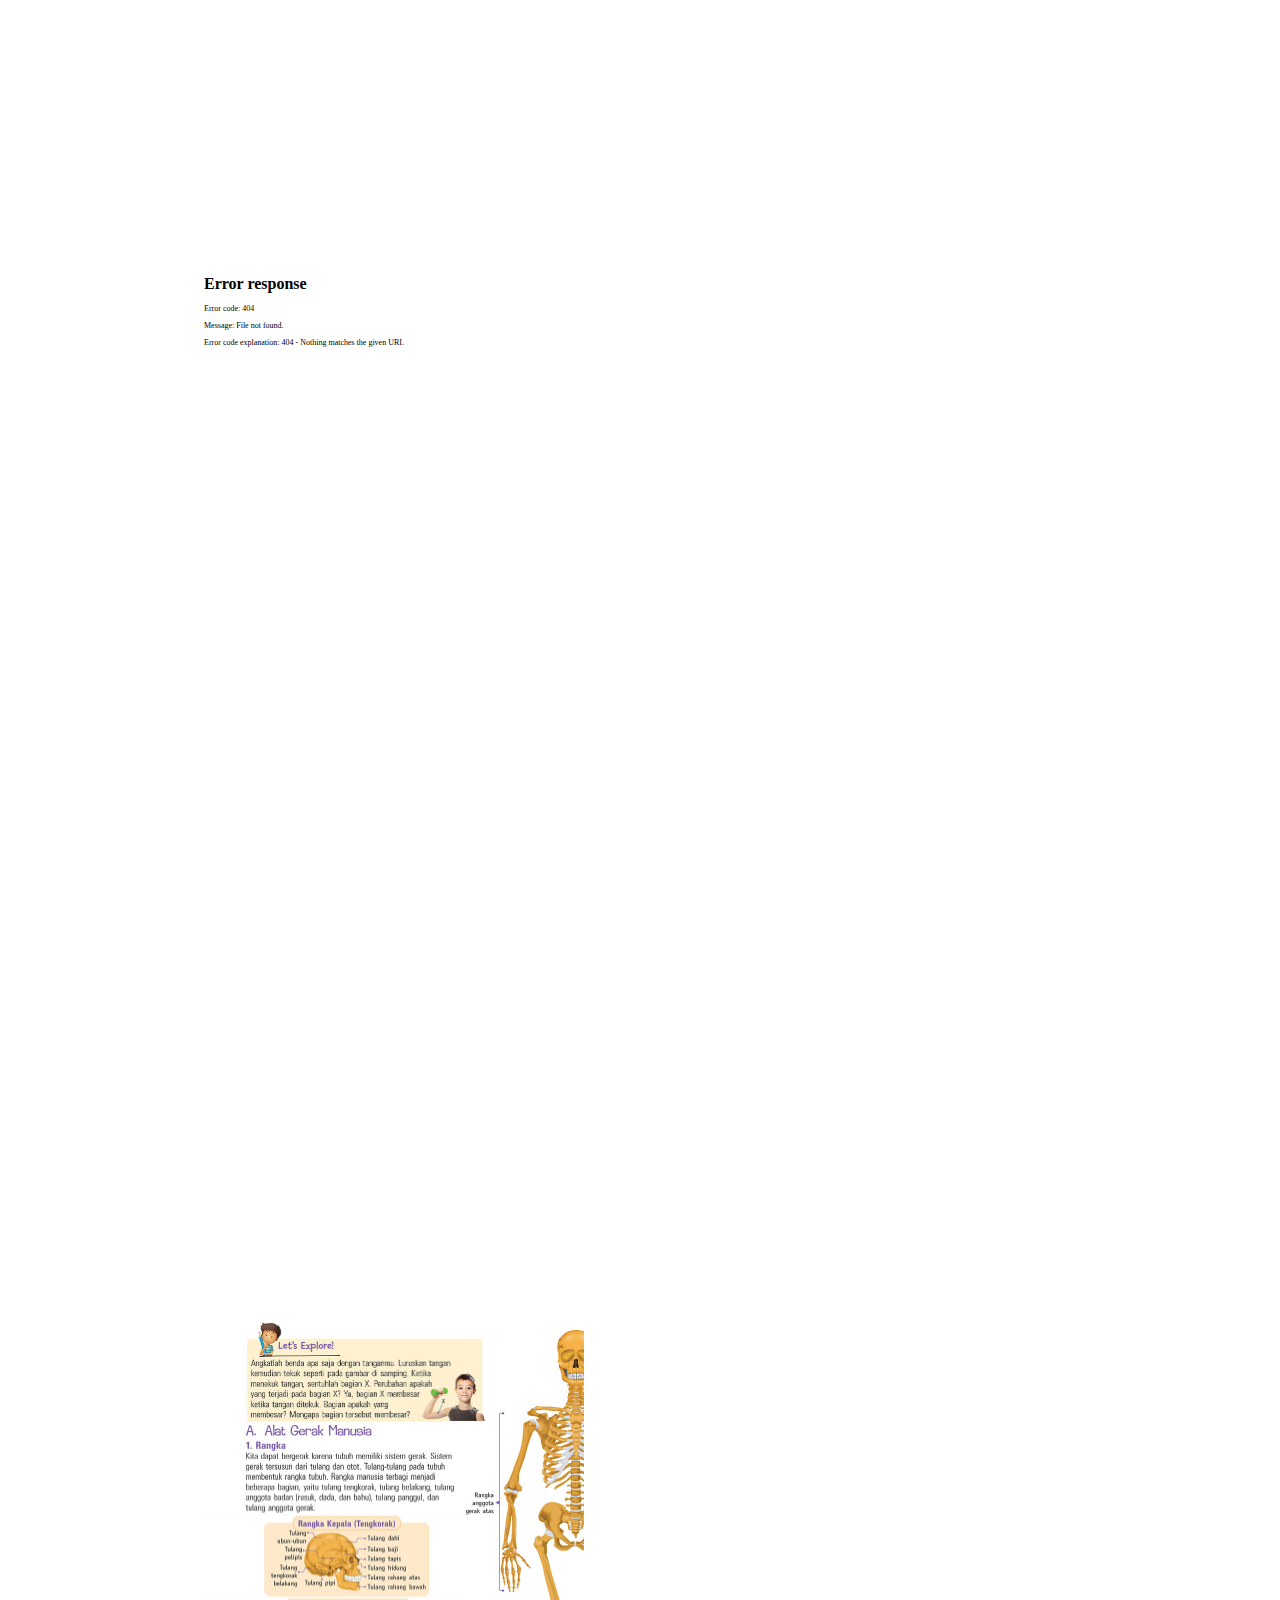
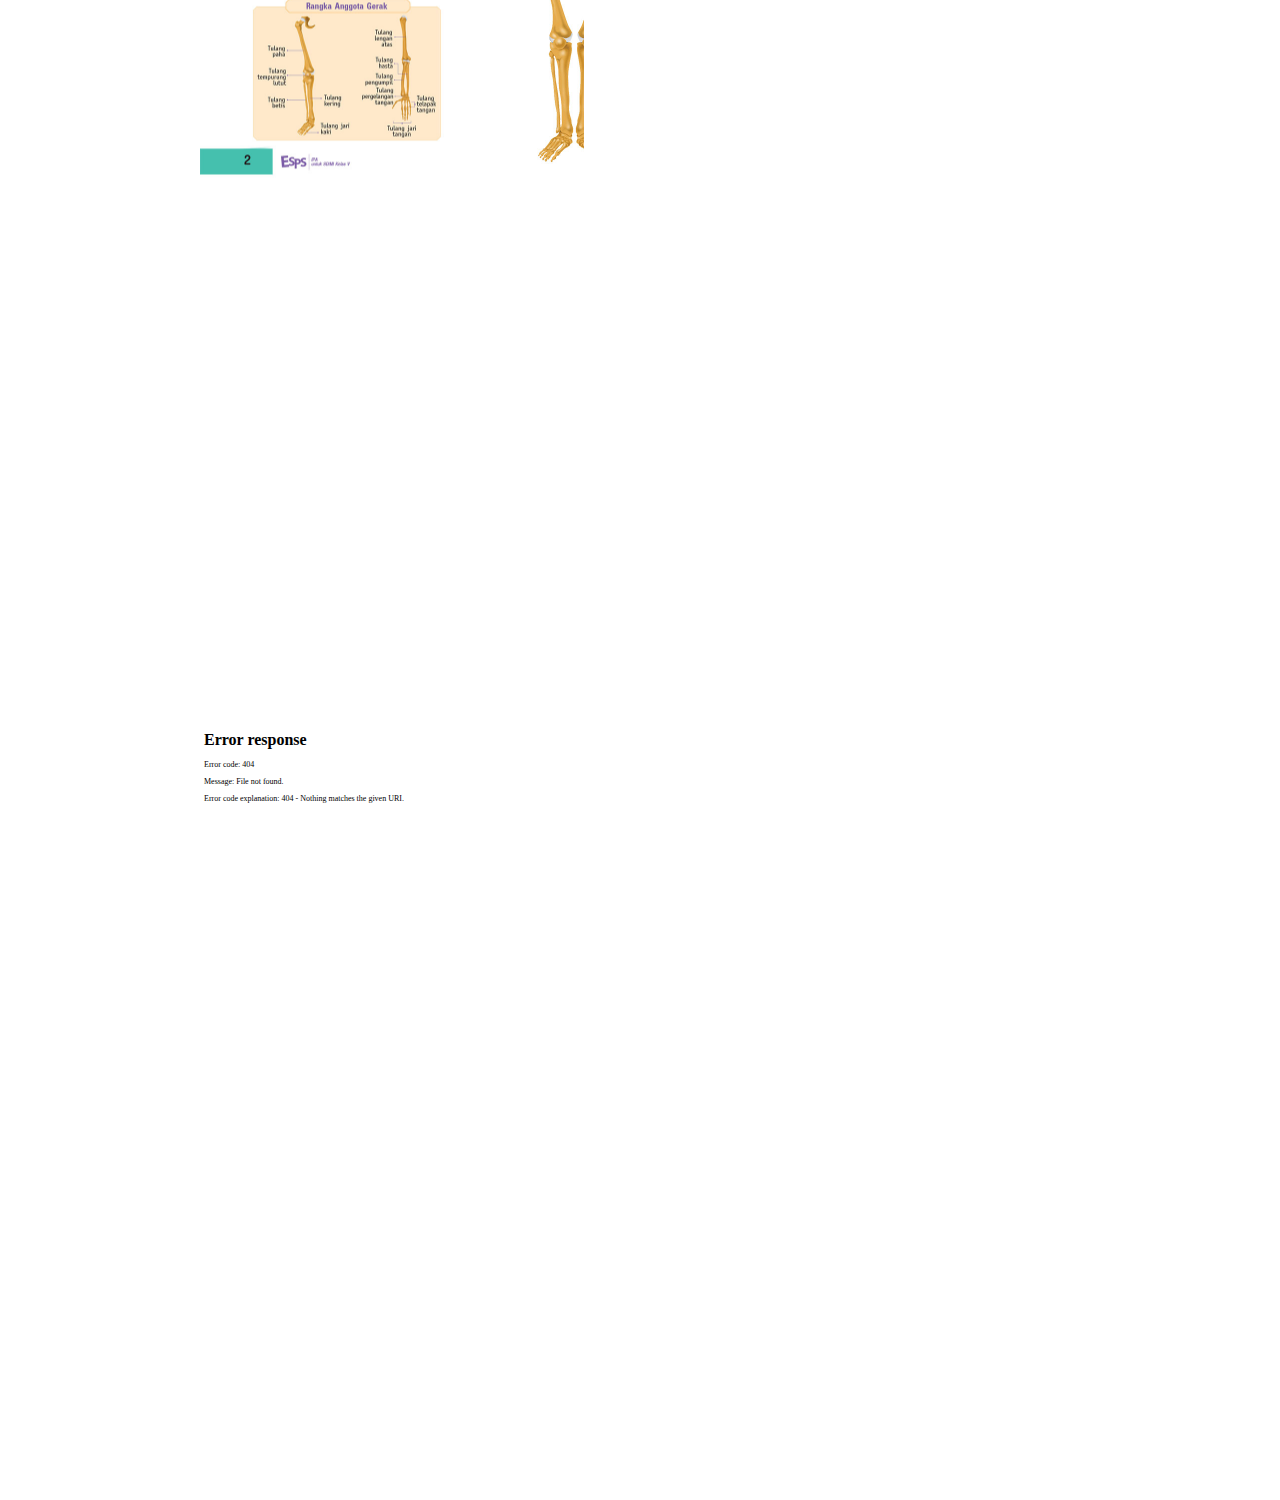
==== iframe.html @ 0c2ead47 "Add files via upload" ====
<!DOCTYPE html>
<html>
<head>
<title>Page Title</title>

	<style>


	</style>
</head>
<body>

<div class="intrinsic-container">

	<iframe frameborder="no" scrolling ="no" width="768px" height="1024px" src="hal_1_150-base64.html" style="-webkit-transform:scale(0.50);-moz-transform-scale(0.50);"></iframe>


	<iframe frameborder="no" scrolling ="no" width="768px" height="1024px" src="hal_2_150.html" style="-webkit-transform:scale(0.50);-moz-transform-scale(0.50);"></iframe>


	<iframe frameborder="no" scrolling ="no" width="768px" height="1024px" src="hal_3_150.html" style="-webkit-transform:scale(0.50);-moz-transform-scale(0.50);">
	</iframe>

</div>

</body>
</html>
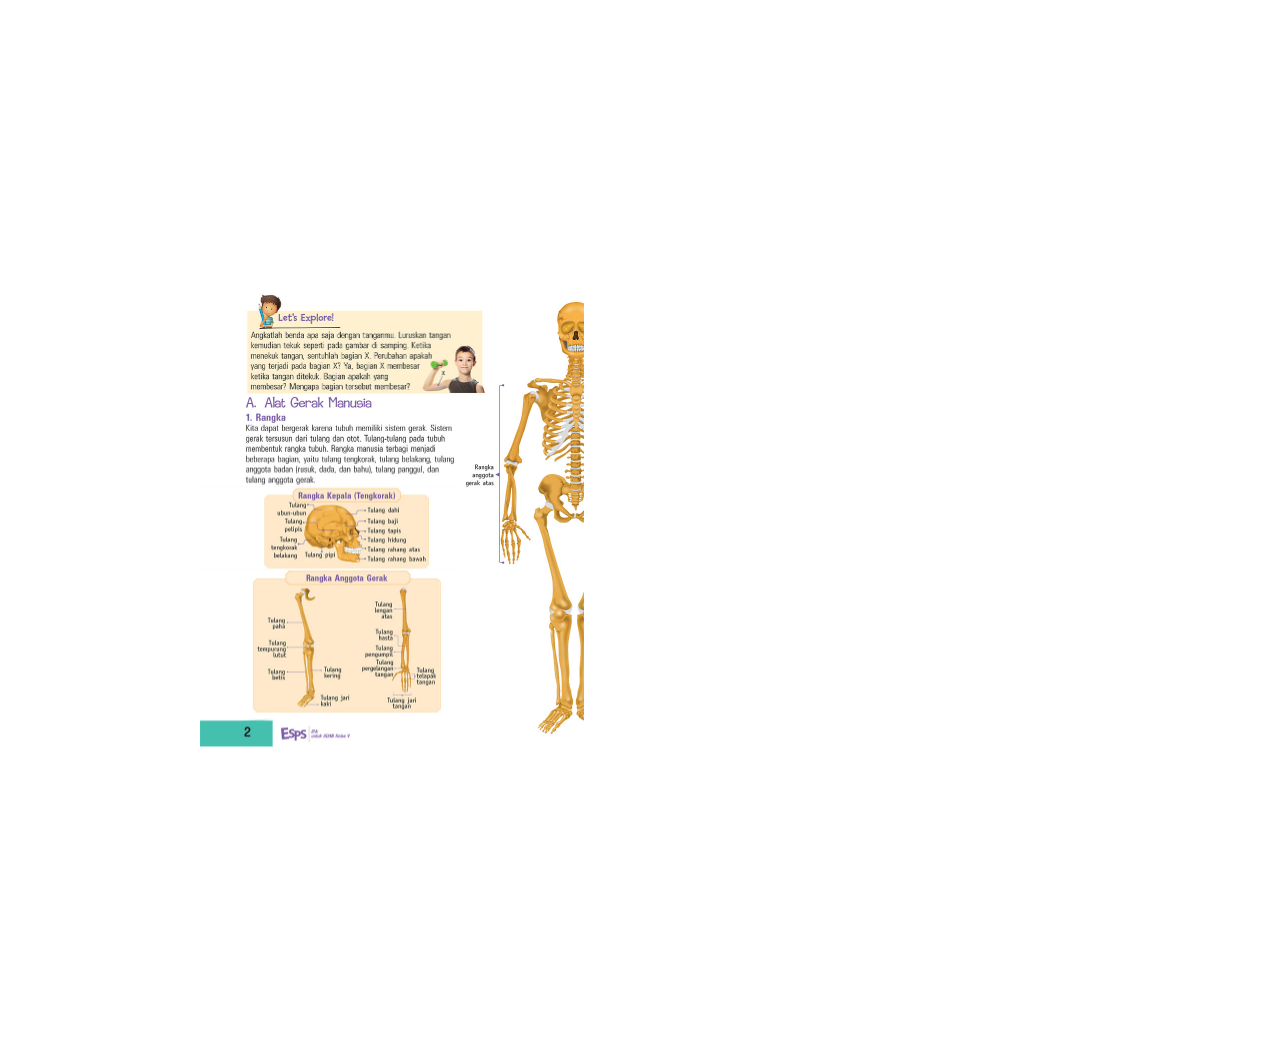
==== commit 70fa1976: "Update iframe.html" ====
--- a/iframe.html
+++ b/iframe.html
@@ -12,16 +12,19 @@
 
 <div class="intrinsic-container">
 
+	<!--
 	<iframe frameborder="no" scrolling ="no" width="768px" height="1024px" src="hal_1_150-base64.html" style="-webkit-transform:scale(0.50);-moz-transform-scale(0.50);"></iframe>
 
-
+	-->
 	<iframe frameborder="no" scrolling ="no" width="768px" height="1024px" src="hal_2_150.html" style="-webkit-transform:scale(0.50);-moz-transform-scale(0.50);"></iframe>
 
-
+	<!--
 	<iframe frameborder="no" scrolling ="no" width="768px" height="1024px" src="hal_3_150.html" style="-webkit-transform:scale(0.50);-moz-transform-scale(0.50);">
 	</iframe>
+	-->
+
 
 </div>
 
 </body>
-</html>+</html>
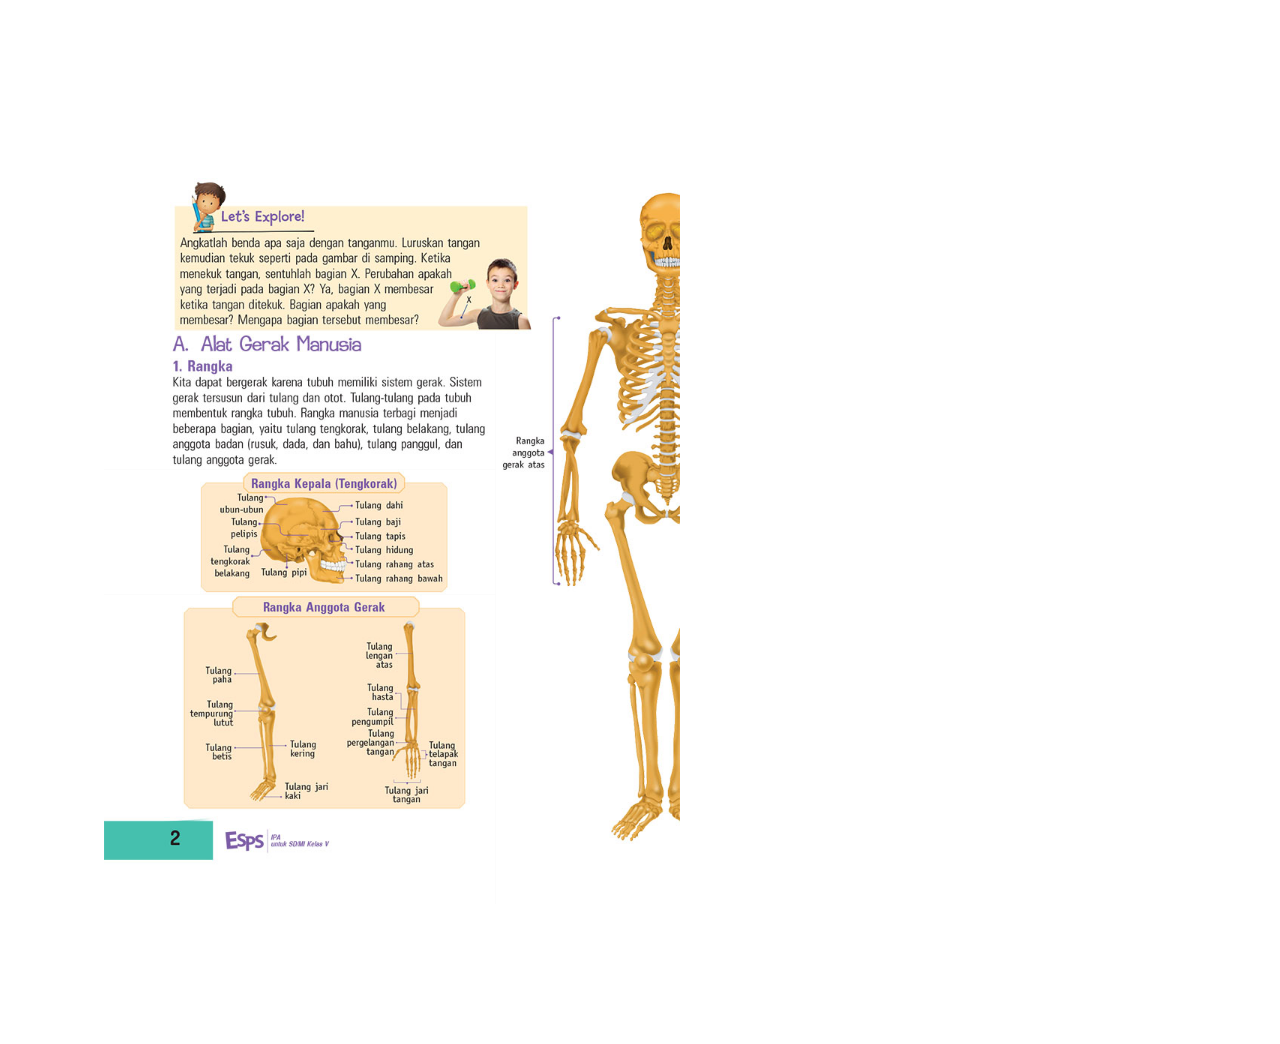
==== commit e19d46c6: "Update iframe.html" ====
--- a/iframe.html
+++ b/iframe.html
@@ -16,7 +16,7 @@
 	<iframe frameborder="no" scrolling ="no" width="768px" height="1024px" src="hal_1_150-base64.html" style="-webkit-transform:scale(0.50);-moz-transform-scale(0.50);"></iframe>
 
 	-->
-	<iframe frameborder="no" scrolling ="no" width="768px" height="1024px" src="hal_2_150.html" style="-webkit-transform:scale(0.50);-moz-transform-scale(0.50);"></iframe>
+	<iframe frameborder="no" scrolling ="no" width="768px" height="1024px" src="hal_2_150.html" style="-webkit-transform:scale(0.75);-moz-transform-scale(0.75);"></iframe>
 
 	<!--
 	<iframe frameborder="no" scrolling ="no" width="768px" height="1024px" src="hal_3_150.html" style="-webkit-transform:scale(0.50);-moz-transform-scale(0.50);">
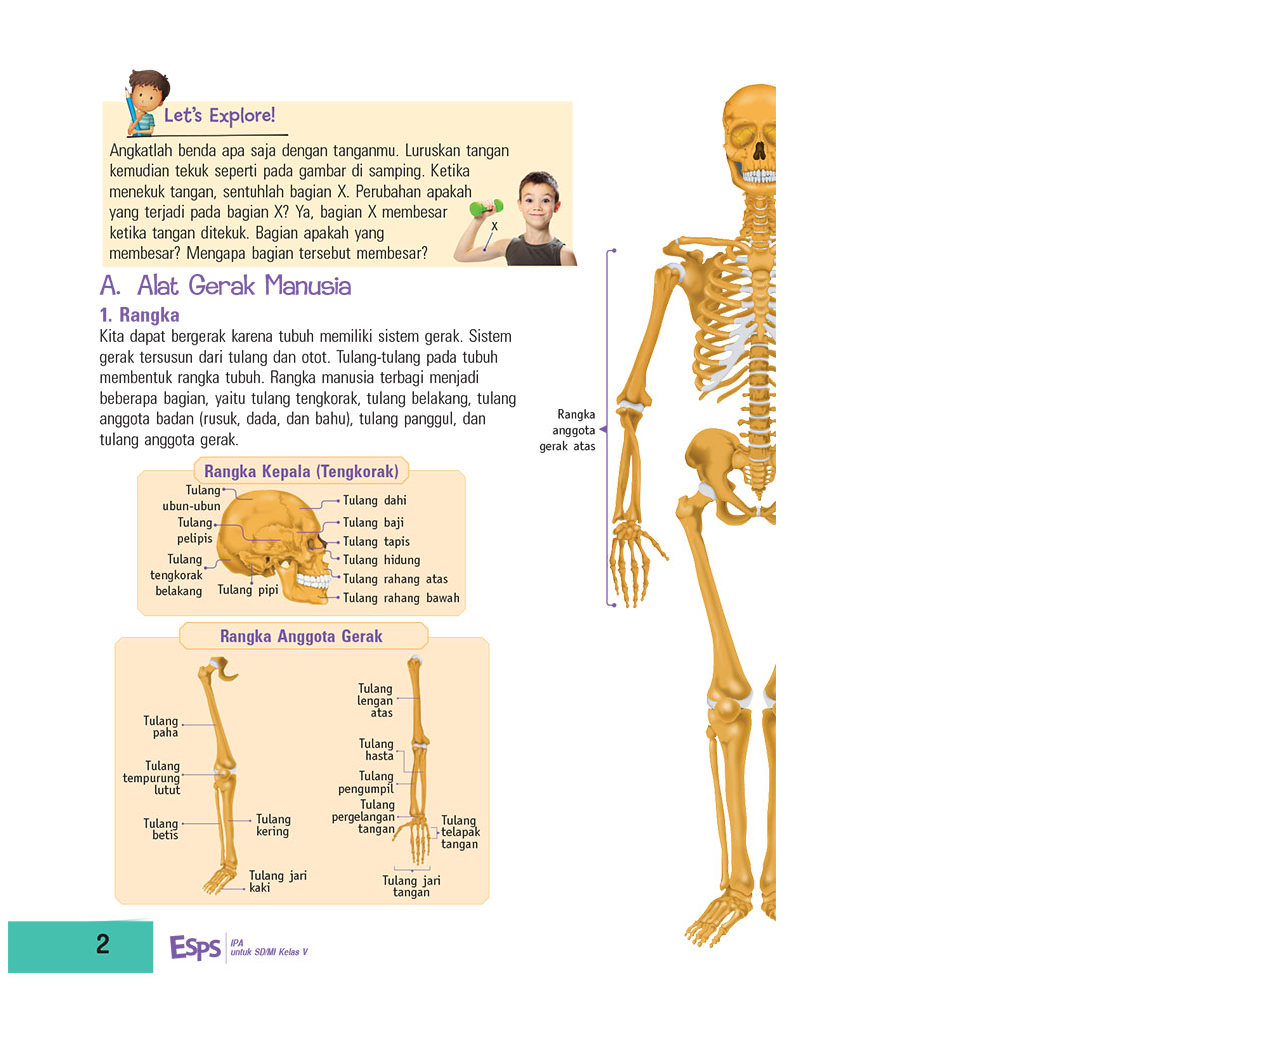
==== commit 075ff0ee: "Update iframe.html" ====
--- a/iframe.html
+++ b/iframe.html
@@ -16,7 +16,7 @@
 	<iframe frameborder="no" scrolling ="no" width="768px" height="1024px" src="hal_1_150-base64.html" style="-webkit-transform:scale(0.50);-moz-transform-scale(0.50);"></iframe>
 
 	-->
-	<iframe frameborder="no" scrolling ="no" width="768px" height="1024px" src="hal_2_150.html" style="-webkit-transform:scale(0.75);-moz-transform-scale(0.75);"></iframe>
+	<iframe frameborder="no" scrolling ="no" width="768px" height="1024px" src="hal_2_150.html" style="-webkit-transform:scale(1.00);-moz-transform-scale(1.00);"></iframe>
 
 	<!--
 	<iframe frameborder="no" scrolling ="no" width="768px" height="1024px" src="hal_3_150.html" style="-webkit-transform:scale(0.50);-moz-transform-scale(0.50);">
